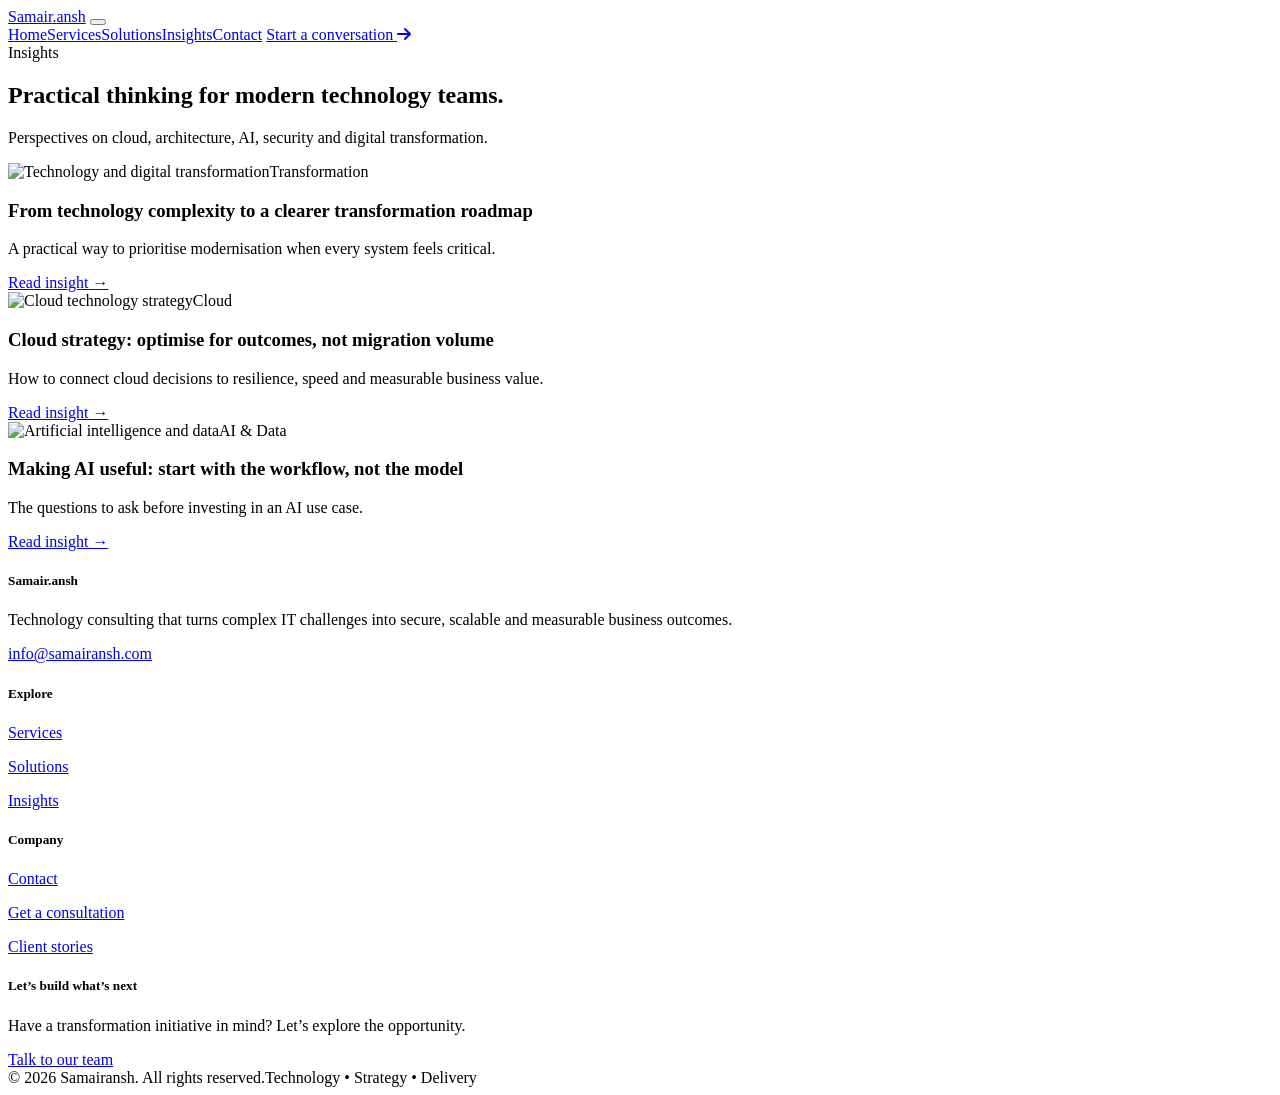
==== blog.html @ 3303d400 "Add files via upload" ====
<!doctype html>
<html lang="en-GB">
<head>
<meta charset="utf-8">
<meta name="viewport" content="width=device-width, initial-scale=1">
<title>IT Consulting Insights | Samairansh</title>
<meta name="description" content="Read Samairansh insights on IT consulting, cloud transformation, software architecture, AI, data, cybersecurity and DevOps.">
<meta name="keywords" content="IT consultancy, technology consulting, cloud transformation, software development, cybersecurity, DevOps, digital transformation, Samairansh">
<meta name="author" content="Samairansh">
<link rel="canonical" href="https://www.samairansh.com/blog.html">
<meta property="og:type" content="website"><meta property="og:title" content="IT Consulting Insights | Samairansh"><meta property="og:description" content="Read Samairansh insights on IT consulting, cloud transformation, software architecture, AI, data, cybersecurity and DevOps."><meta property="og:url" content="https://www.samairansh.com/blog.html"><meta property="og:image" content="https://www.samairansh.com/img/carousel-1.jpg">
<meta name="twitter:card" content="summary_large_image"><meta name="twitter:title" content="IT Consulting Insights | Samairansh"><meta name="twitter:description" content="Read Samairansh insights on IT consulting, cloud transformation, software architecture, AI, data, cybersecurity and DevOps.">
<link rel="icon" href="img/user.jpg">
<link rel="preconnect" href="https://fonts.googleapis.com"><link rel="preconnect" href="https://fonts.gstatic.com" crossorigin>
<link href="https://fonts.googleapis.com/css2?family=DM+Sans:wght@400;500;600;700&family=Manrope:wght@600;700;800&display=swap" rel="stylesheet">
<link href="css/bootstrap.min.css" rel="stylesheet"><link href="https://cdnjs.cloudflare.com/ajax/libs/font-awesome/6.5.2/css/all.min.css" rel="stylesheet"><link href="css/style.css" rel="stylesheet">
</head>
<body>
<nav class="navbar navbar-expand-lg sticky-top">
<div class="container"><a class="navbar-brand brand" href="index.html">Samair<span class="brand-dot">.</span>ansh</a>
<button class="navbar-toggler" type="button" data-bs-toggle="collapse" data-bs-target="#nav"><span class="navbar-toggler-icon"></span></button>
<div class="collapse navbar-collapse" id="nav"><div class="navbar-nav ms-auto align-items-lg-center">
<a class="nav-link " href="index.html">Home</a><a class="nav-link " href="service.html">Services</a><a class="nav-link " href="feature.html">Solutions</a><a class="nav-link active" href="blog.html">Insights</a><a class="nav-link " href="contact.html">Contact</a>
<a href="quote.html" class="btn btn-primary ms-lg-3">Start a conversation <i class="fa-solid fa-arrow-right ms-1"></i></a>
</div></div></div></nav>
<main><section class="page-hero"><div class="container"><div class="eyebrow text-info mb-3">Insights</div><h1>Practical thinking for modern technology teams.</h1><p class="lead mt-3">Perspectives on cloud, architecture, AI, security and digital transformation.</p></div></section><section class="section"><div class="container"><div class="row g-5">
<div class="col-md-4"><article class="blog-card"><img src="img/blog-1.jpg" alt="Technology and digital transformation"><span class="tag">Transformation</span><h3 class="h4 mt-2">From technology complexity to a clearer transformation roadmap</h3><p class="muted">A practical way to prioritise modernisation when every system feels critical.</p><a href="detail.html" class="fw-bold text-decoration-none">Read insight →</a></article></div>
<div class="col-md-4"><article class="blog-card"><img src="img/blog-2.jpg" alt="Cloud technology strategy"><span class="tag">Cloud</span><h3 class="h4 mt-2">Cloud strategy: optimise for outcomes, not migration volume</h3><p class="muted">How to connect cloud decisions to resilience, speed and measurable business value.</p><a href="detail.html" class="fw-bold text-decoration-none">Read insight →</a></article></div>
<div class="col-md-4"><article class="blog-card"><img src="img/blog-3.jpg" alt="Artificial intelligence and data"><span class="tag">AI & Data</span><h3 class="h4 mt-2">Making AI useful: start with the workflow, not the model</h3><p class="muted">The questions to ask before investing in an AI use case.</p><a href="detail.html" class="fw-bold text-decoration-none">Read insight →</a></article></div>
</div></div></section></main><footer><div class="container"><div class="row g-5"><div class="col-lg-5"><h5 class="brand text-white mb-3">Samair<span class="brand-dot">.</span>ansh</h5><p>Technology consulting that turns complex IT challenges into secure, scalable and measurable business outcomes.</p><div class="mt-4"><a href="mailto:info@samairansh.com" class="me-3">info@samairansh.com</a></div></div><div class="col-6 col-lg-2"><h5 class="mb-3">Explore</h5><p><a href="service.html">Services</a></p><p><a href="feature.html">Solutions</a></p><p><a href="blog.html">Insights</a></p></div><div class="col-6 col-lg-2"><h5 class="mb-3">Company</h5><p><a href="contact.html">Contact</a></p><p><a href="quote.html">Get a consultation</a></p><p><a href="testimonial.html">Client stories</a></p></div><div class="col-lg-3"><h5 class="mb-3">Let’s build what’s next</h5><p>Have a transformation initiative in mind? Let’s explore the opportunity.</p><a href="contact.html" class="btn btn-primary btn-sm">Talk to our team</a></div></div><div class="footer-line d-flex flex-wrap justify-content-between gap-2"><span>© 2026 Samairansh. All rights reserved.</span><span>Technology • Strategy • Delivery</span></div></div></footer>
<script src="js/bootstrap.min.js"></script><script src="js/main.js"></script></body></html>
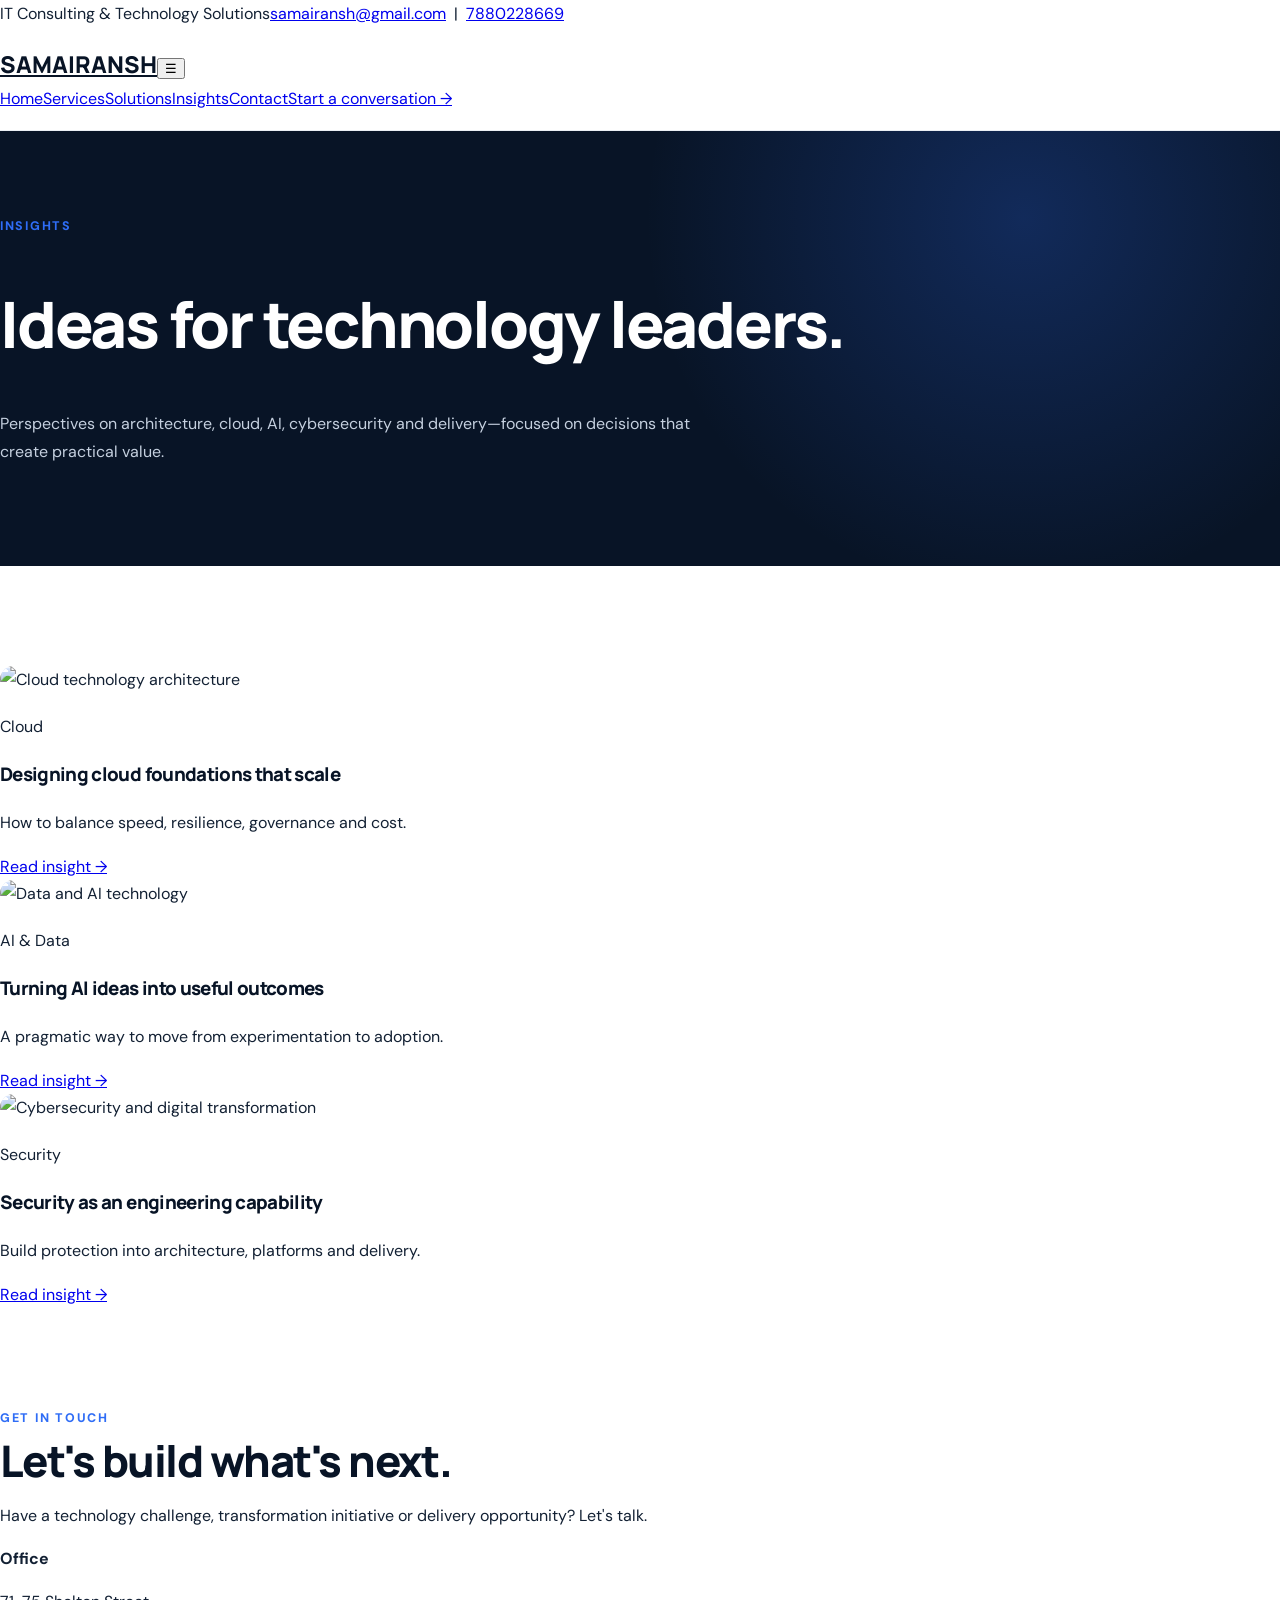
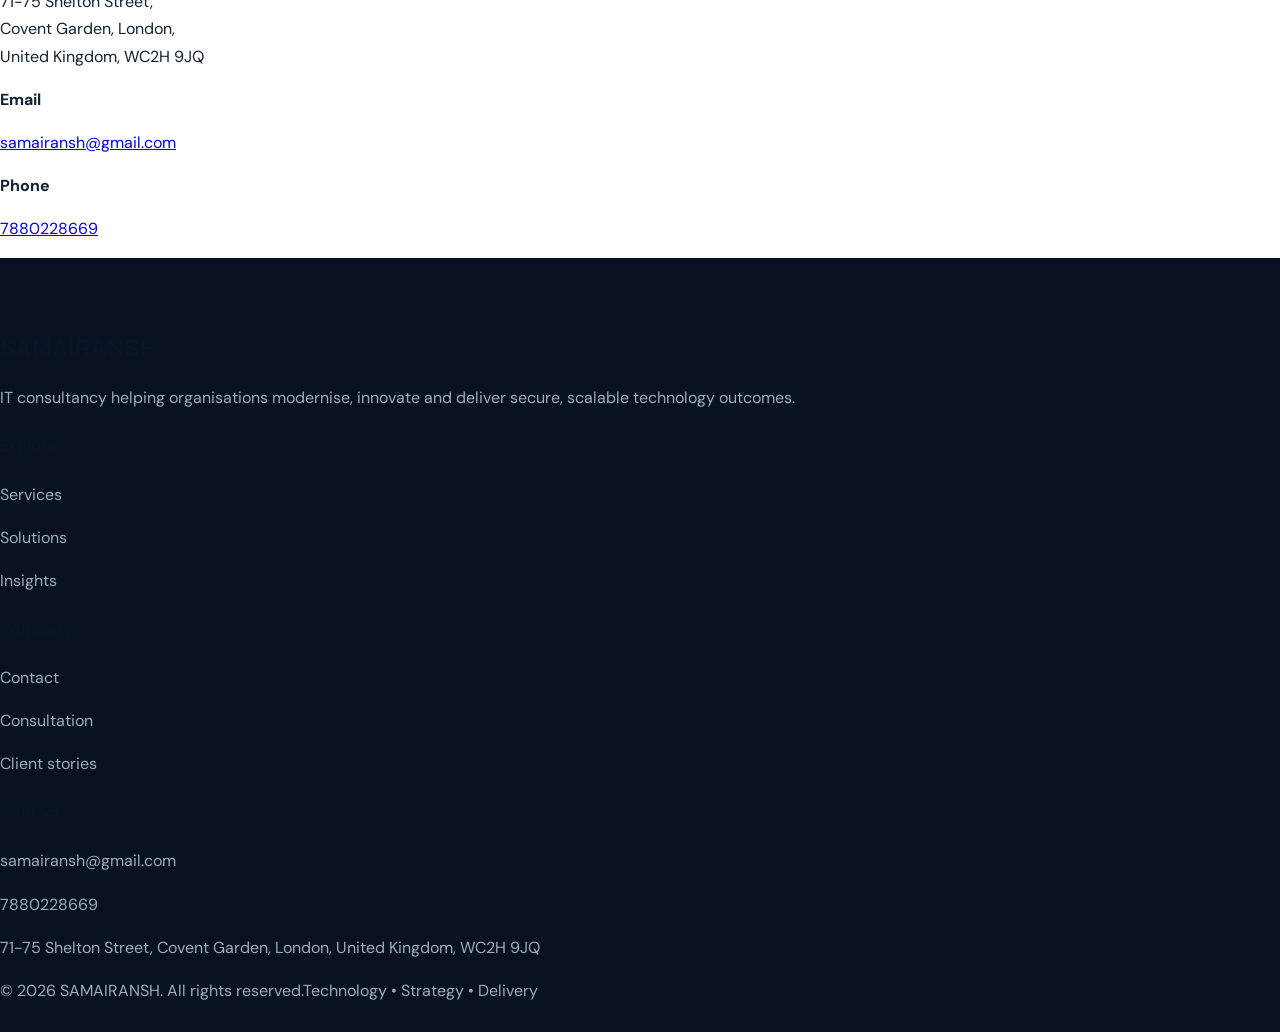
==== commit 929e3c15: "Add files via upload" ====
--- a/blog.html
+++ b/blog.html
@@ -1,31 +1,3 @@
-<!doctype html>
-<html lang="en-GB">
-<head>
-<meta charset="utf-8">
-<meta name="viewport" content="width=device-width, initial-scale=1">
-<title>IT Consulting Insights | Samairansh</title>
-<meta name="description" content="Read Samairansh insights on IT consulting, cloud transformation, software architecture, AI, data, cybersecurity and DevOps.">
-<meta name="keywords" content="IT consultancy, technology consulting, cloud transformation, software development, cybersecurity, DevOps, digital transformation, Samairansh">
-<meta name="author" content="Samairansh">
-<link rel="canonical" href="https://www.samairansh.com/blog.html">
-<meta property="og:type" content="website"><meta property="og:title" content="IT Consulting Insights | Samairansh"><meta property="og:description" content="Read Samairansh insights on IT consulting, cloud transformation, software architecture, AI, data, cybersecurity and DevOps."><meta property="og:url" content="https://www.samairansh.com/blog.html"><meta property="og:image" content="https://www.samairansh.com/img/carousel-1.jpg">
-<meta name="twitter:card" content="summary_large_image"><meta name="twitter:title" content="IT Consulting Insights | Samairansh"><meta name="twitter:description" content="Read Samairansh insights on IT consulting, cloud transformation, software architecture, AI, data, cybersecurity and DevOps.">
-<link rel="icon" href="img/user.jpg">
-<link rel="preconnect" href="https://fonts.googleapis.com"><link rel="preconnect" href="https://fonts.gstatic.com" crossorigin>
-<link href="https://fonts.googleapis.com/css2?family=DM+Sans:wght@400;500;600;700&family=Manrope:wght@600;700;800&display=swap" rel="stylesheet">
-<link href="css/bootstrap.min.css" rel="stylesheet"><link href="https://cdnjs.cloudflare.com/ajax/libs/font-awesome/6.5.2/css/all.min.css" rel="stylesheet"><link href="css/style.css" rel="stylesheet">
-</head>
-<body>
-<nav class="navbar navbar-expand-lg sticky-top">
-<div class="container"><a class="navbar-brand brand" href="index.html">Samair<span class="brand-dot">.</span>ansh</a>
-<button class="navbar-toggler" type="button" data-bs-toggle="collapse" data-bs-target="#nav"><span class="navbar-toggler-icon"></span></button>
-<div class="collapse navbar-collapse" id="nav"><div class="navbar-nav ms-auto align-items-lg-center">
-<a class="nav-link " href="index.html">Home</a><a class="nav-link " href="service.html">Services</a><a class="nav-link " href="feature.html">Solutions</a><a class="nav-link active" href="blog.html">Insights</a><a class="nav-link " href="contact.html">Contact</a>
-<a href="quote.html" class="btn btn-primary ms-lg-3">Start a conversation <i class="fa-solid fa-arrow-right ms-1"></i></a>
-</div></div></div></nav>
-<main><section class="page-hero"><div class="container"><div class="eyebrow text-info mb-3">Insights</div><h1>Practical thinking for modern technology teams.</h1><p class="lead mt-3">Perspectives on cloud, architecture, AI, security and digital transformation.</p></div></section><section class="section"><div class="container"><div class="row g-5">
-<div class="col-md-4"><article class="blog-card"><img src="img/blog-1.jpg" alt="Technology and digital transformation"><span class="tag">Transformation</span><h3 class="h4 mt-2">From technology complexity to a clearer transformation roadmap</h3><p class="muted">A practical way to prioritise modernisation when every system feels critical.</p><a href="detail.html" class="fw-bold text-decoration-none">Read insight →</a></article></div>
-<div class="col-md-4"><article class="blog-card"><img src="img/blog-2.jpg" alt="Cloud technology strategy"><span class="tag">Cloud</span><h3 class="h4 mt-2">Cloud strategy: optimise for outcomes, not migration volume</h3><p class="muted">How to connect cloud decisions to resilience, speed and measurable business value.</p><a href="detail.html" class="fw-bold text-decoration-none">Read insight →</a></article></div>
-<div class="col-md-4"><article class="blog-card"><img src="img/blog-3.jpg" alt="Artificial intelligence and data"><span class="tag">AI & Data</span><h3 class="h4 mt-2">Making AI useful: start with the workflow, not the model</h3><p class="muted">The questions to ask before investing in an AI use case.</p><a href="detail.html" class="fw-bold text-decoration-none">Read insight →</a></article></div>
-</div></div></section></main><footer><div class="container"><div class="row g-5"><div class="col-lg-5"><h5 class="brand text-white mb-3">Samair<span class="brand-dot">.</span>ansh</h5><p>Technology consulting that turns complex IT challenges into secure, scalable and measurable business outcomes.</p><div class="mt-4"><a href="mailto:info@samairansh.com" class="me-3">info@samairansh.com</a></div></div><div class="col-6 col-lg-2"><h5 class="mb-3">Explore</h5><p><a href="service.html">Services</a></p><p><a href="feature.html">Solutions</a></p><p><a href="blog.html">Insights</a></p></div><div class="col-6 col-lg-2"><h5 class="mb-3">Company</h5><p><a href="contact.html">Contact</a></p><p><a href="quote.html">Get a consultation</a></p><p><a href="testimonial.html">Client stories</a></p></div><div class="col-lg-3"><h5 class="mb-3">Let’s build what’s next</h5><p>Have a transformation initiative in mind? Let’s explore the opportunity.</p><a href="contact.html" class="btn btn-primary btn-sm">Talk to our team</a></div></div><div class="footer-line d-flex flex-wrap justify-content-between gap-2"><span>© 2026 Samairansh. All rights reserved.</span><span>Technology • Strategy • Delivery</span></div></div></footer>
-<script src="js/bootstrap.min.js"></script><script src="js/main.js"></script></body></html>+<!doctype html><html lang="en-GB"><head><meta charset="utf-8"><meta name="viewport" content="width=device-width, initial-scale=1"><title>Technology Insights | SAMAIRANSH</title><meta name="description" content="SAMAIRANSH technology insights on cloud, architecture, AI, cybersecurity, DevOps and digital transformation."><link rel="canonical" href="https://www.samairansh.com/blog.html"><link rel="stylesheet" href="css/style.css"></head><body><div class="topbar"><div class="container"><span>IT Consulting & Technology Solutions</span><span><a href="mailto:samairansh@gmail.com">samairansh@gmail.com</a> &nbsp;|&nbsp; <a href="tel:7880228669">7880228669</a></span></div></div>
+<nav class="navbar"><div class="container navinner"><a class="brand" href="index.html">SAMAIRANSH</a><button class="mobile-toggle" aria-label="Open navigation">☰</button><div class="navlinks"><a href="index.html">Home</a><a href="service.html">Services</a><a href="feature.html">Solutions</a><a href="blog.html">Insights</a><a href="contact.html">Contact</a><a class="navcta" href="quote.html">Start a conversation →</a></div></div></nav><main><section class="page-hero"><div class="container"><div class="eyebrow">Insights</div><h1>Ideas for technology leaders.</h1><p>Perspectives on architecture, cloud, AI, cybersecurity and delivery—focused on decisions that create practical value.</p></div></section><section class="section"><div class="container"><div class="blog-grid"><article class="blog-card"><img src="img/blog-1.jpg" alt="Cloud technology architecture"><div class="body"><span class="badge">Cloud</span><h3>Designing cloud foundations that scale</h3><p>How to balance speed, resilience, governance and cost.</p><a class="text-link" href="detail.html">Read insight →</a></div></article><article class="blog-card"><img src="img/blog-2.jpg" alt="Data and AI technology"><div class="body"><span class="badge">AI & Data</span><h3>Turning AI ideas into useful outcomes</h3><p>A pragmatic way to move from experimentation to adoption.</p><a class="text-link" href="detail.html">Read insight →</a></div></article><article class="blog-card"><img src="img/blog-3.jpg" alt="Cybersecurity and digital transformation"><div class="body"><span class="badge">Security</span><h3>Security as an engineering capability</h3><p>Build protection into architecture, platforms and delivery.</p><a class="text-link" href="detail.html">Read insight →</a></div></article></div></div></section></main><section class="contact-strip"><div class="container"><div class="contact-grid"><div><div class="eyebrow">Get in touch</div><h2 style="margin:8px 0 10px">Let's build what's next.</h2><p>Have a technology challenge, transformation initiative or delivery opportunity? Let's talk.</p></div><div class="contact-item"><strong>Office</strong><p>71-75 Shelton Street,<br>Covent Garden, London,<br>United Kingdom, WC2H 9JQ</p></div><div class="contact-item"><strong>Email</strong><p><a href="mailto:samairansh@gmail.com">samairansh@gmail.com</a></p></div><div class="contact-item"><strong>Phone</strong><p><a href="tel:7880228669">7880228669</a></p></div></div></div></section>
+<footer class="footer"><div class="container"><div class="footer-grid"><div><div class="brand">SAMAIRANSH</div><p>IT consultancy helping organisations modernise, innovate and deliver secure, scalable technology outcomes.</p></div><div><h4>Explore</h4><p><a href="service.html">Services</a></p><p><a href="feature.html">Solutions</a></p><p><a href="blog.html">Insights</a></p></div><div><h4>Company</h4><p><a href="contact.html">Contact</a></p><p><a href="quote.html">Consultation</a></p><p><a href="testimonial.html">Client stories</a></p></div><div><h4>Contact</h4><p><a href="mailto:samairansh@gmail.com">samairansh@gmail.com</a></p><p><a href="tel:7880228669">7880228669</a></p><p>71-75 Shelton Street, Covent Garden, London, United Kingdom, WC2H 9JQ</p></div></div><div class="footer-bottom"><span>© 2026 SAMAIRANSH. All rights reserved.</span><span>Technology • Strategy • Delivery</span></div></div></footer><script src="js/main.js"></script></body></html>
--- a/css/style.css
+++ b/css/style.css
@@ -0,0 +1,14 @@
+
+@import url('https://fonts.googleapis.com/css2?family=DM+Sans:wght@400;500;600;700&family=Manrope:wght@600;700;800&display=swap');
+:root{--navy:#081426;--ink:#122033;--muted:#607087;--line:#e6ebf2;--bg:#f7f9fc;--white:#fff;--blue:#2f6df6;--cyan:#20c4d9;--grad:linear-gradient(135deg,#2f6df6 0%,#20c4d9 100%);--shadow:0 18px 55px rgba(8,20,38,.10)}
+*{box-sizing:border-box}html{scroll-behavior:smooth}body{margin:0;color:var(--ink);font-family:"DM Sans",system-ui,sans-serif;background:#fff;line-height:1.7}.container{max-width:1160px}
+h1,h2,h3,h4,h5{font-family:Manrope,sans-serif;color:var(--navy);font-weight:800;letter-spacing:-.035em}h1{font-size:clamp(2.5rem,5vw,4.6rem);line-height:1.05}h2{font-size:clamp(2rem,3.4vw,3.15rem);line-height:1.12}.eyebrow{color:var(--blue);font-size:.78rem;font-weight:800;letter-spacing:.14em;text-transform:uppercase}.muted{color:var(--muted)}.section{padding:100px 0}.section-sm{padding:70px 0}
+.navbar{background:rgba(255,255,255,.92)!important;backdrop-filter:blur(18px);border-bottom:1px solid rgba(230,235,242,.8);padding:18px 0!important}.brand{font-family:Manrope,sans-serif;font-weight:800;font-size:1.45rem;color:var(--navy)!important}.brand-dot{color:var(--blue)}.nav-link{color:#405066!important;font-weight:600;padding:.6rem .85rem!important}.nav-link:hover,.nav-link.active{color:var(--blue)!important}.btn{border-radius:12px;font-weight:700;padding:.82rem 1.25rem;transition:.25s}.btn-primary{background:var(--grad);border:0;box-shadow:0 10px 24px rgba(47,109,246,.22)}.btn-primary:hover{transform:translateY(-2px);box-shadow:0 14px 30px rgba(47,109,246,.3)}.btn-outline-dark{border:1px solid #cfd7e4;color:var(--navy)}.btn-outline-dark:hover{background:var(--navy);color:#fff}
+.hero{position:relative;overflow:hidden;padding:130px 0 110px;background:radial-gradient(circle at 80% 10%,rgba(47,109,246,.13),transparent 35%),linear-gradient(180deg,#f8fbff 0%,#fff 100%)}.hero:after{content:"";position:absolute;width:420px;height:420px;border-radius:50%;right:-180px;bottom:-230px;background:rgba(32,196,217,.08)}.hero-copy{position:relative;z-index:2}.hero h1 span{background:var(--grad);-webkit-background-clip:text;background-clip:text;color:transparent}.hero p{font-size:1.15rem;color:var(--muted);max-width:680px}.hero-art{position:relative;min-height:430px}.orb{position:absolute;border-radius:50%;filter:blur(1px)}.orb.one{width:310px;height:310px;right:35px;top:35px;background:linear-gradient(135deg,rgba(47,109,246,.2),rgba(32,196,217,.05));border:1px solid rgba(47,109,246,.12)}.orb.two{width:190px;height:190px;right:180px;bottom:20px;background:rgba(32,196,217,.13);border:1px solid rgba(32,196,217,.16)}.dashboard{position:absolute;right:0;top:65px;width:min(440px,100%);padding:20px;border:1px solid rgba(255,255,255,.75);border-radius:22px;background:rgba(255,255,255,.88);box-shadow:0 28px 80px rgba(8,20,38,.15);backdrop-filter:blur(16px)}.dash-head{display:flex;justify-content:space-between;align-items:center;margin-bottom:18px}.status{font-size:.72rem;padding:5px 9px;border-radius:99px;background:#e9fbf4;color:#16815b;font-weight:700}.dash-card{border:1px solid var(--line);border-radius:14px;padding:16px;margin-top:12px}.bars{display:flex;gap:7px;align-items:end;height:80px}.bar{flex:1;border-radius:6px 6px 2px 2px;background:var(--grad)}.bar:nth-child(1){height:42%}.bar:nth-child(2){height:58%}.bar:nth-child(3){height:50%}.bar:nth-child(4){height:76%}.bar:nth-child(5){height:68%}.bar:nth-child(6){height:90%}
+.trust{border-top:1px solid var(--line);border-bottom:1px solid var(--line);padding:22px 0;color:#78869a;font-weight:700}.trust span{margin-right:34px}
+.cardx{height:100%;background:#fff;border:1px solid var(--line);border-radius:20px;padding:30px;box-shadow:0 8px 28px rgba(8,20,38,.045);transition:.25s}.cardx:hover{transform:translateY(-6px);box-shadow:var(--shadow)}.icon{width:54px;height:54px;border-radius:15px;background:#edf4ff;color:var(--blue);display:grid;place-items:center;font-size:1.35rem;margin-bottom:22px}.number{font-size:2.4rem;font-family:Manrope;font-weight:800;color:var(--navy)}
+.split{background:var(--bg)}.visual{border-radius:26px;min-height:390px;background:linear-gradient(135deg,rgba(8,20,38,.93),rgba(21,52,94,.94)),url('../img/feature.jpg') center/cover;box-shadow:var(--shadow);position:relative;overflow:hidden}.visual:after{content:"";position:absolute;inset:0;background:linear-gradient(135deg,rgba(47,109,246,.28),transparent 55%)}.quote-box{position:absolute;z-index:2;left:30px;bottom:30px;right:30px;background:rgba(255,255,255,.94);padding:20px;border-radius:16px}.check{display:flex;gap:12px;margin:14px 0;color:#405066}.check i{color:var(--blue);margin-top:5px}
+.cta{background:var(--navy);color:#fff;border-radius:28px;padding:55px}.cta h2{color:#fff}.cta p{color:#b9c5d6}.page-hero{padding:85px 0;background:radial-gradient(circle at 80% 20%,rgba(47,109,246,.25),transparent 35%),var(--navy);color:#fff}.page-hero h1{color:#fff;font-size:clamp(2.4rem,5vw,4rem)}.page-hero p{color:#c5d0df;max-width:700px}
+.blog-card img{width:100%;height:220px;object-fit:cover;border-radius:16px;margin-bottom:20px}.tag{display:inline-block;font-size:.72rem;text-transform:uppercase;letter-spacing:.1em;color:var(--blue);font-weight:800}.form-control{border:1px solid #dce3ed;border-radius:12px;padding:13px 15px}.form-control:focus{border-color:var(--blue);box-shadow:0 0 0 4px rgba(47,109,246,.1)}footer{background:#07111f;color:#9eacbe;padding:70px 0 28px}footer h5{color:#fff}footer a{color:#9eacbe;text-decoration:none}footer a:hover{color:#fff}.footer-line{border-top:1px solid rgba(255,255,255,.1);margin-top:45px;padding-top:22px;font-size:.9rem}
+@media(max-width:991px){.hero{padding:90px 0 70px}.hero-art{min-height:360px;margin-top:25px}.dashboard{position:relative;top:25px}.section{padding:75px 0}.navbar .btn{margin-top:10px}.trust span{display:inline-block;margin:5px 18px 5px 0}}
+@media(max-width:575px){.hero-art{display:none}.cta{padding:35px 25px}.section{padding:60px 0}}
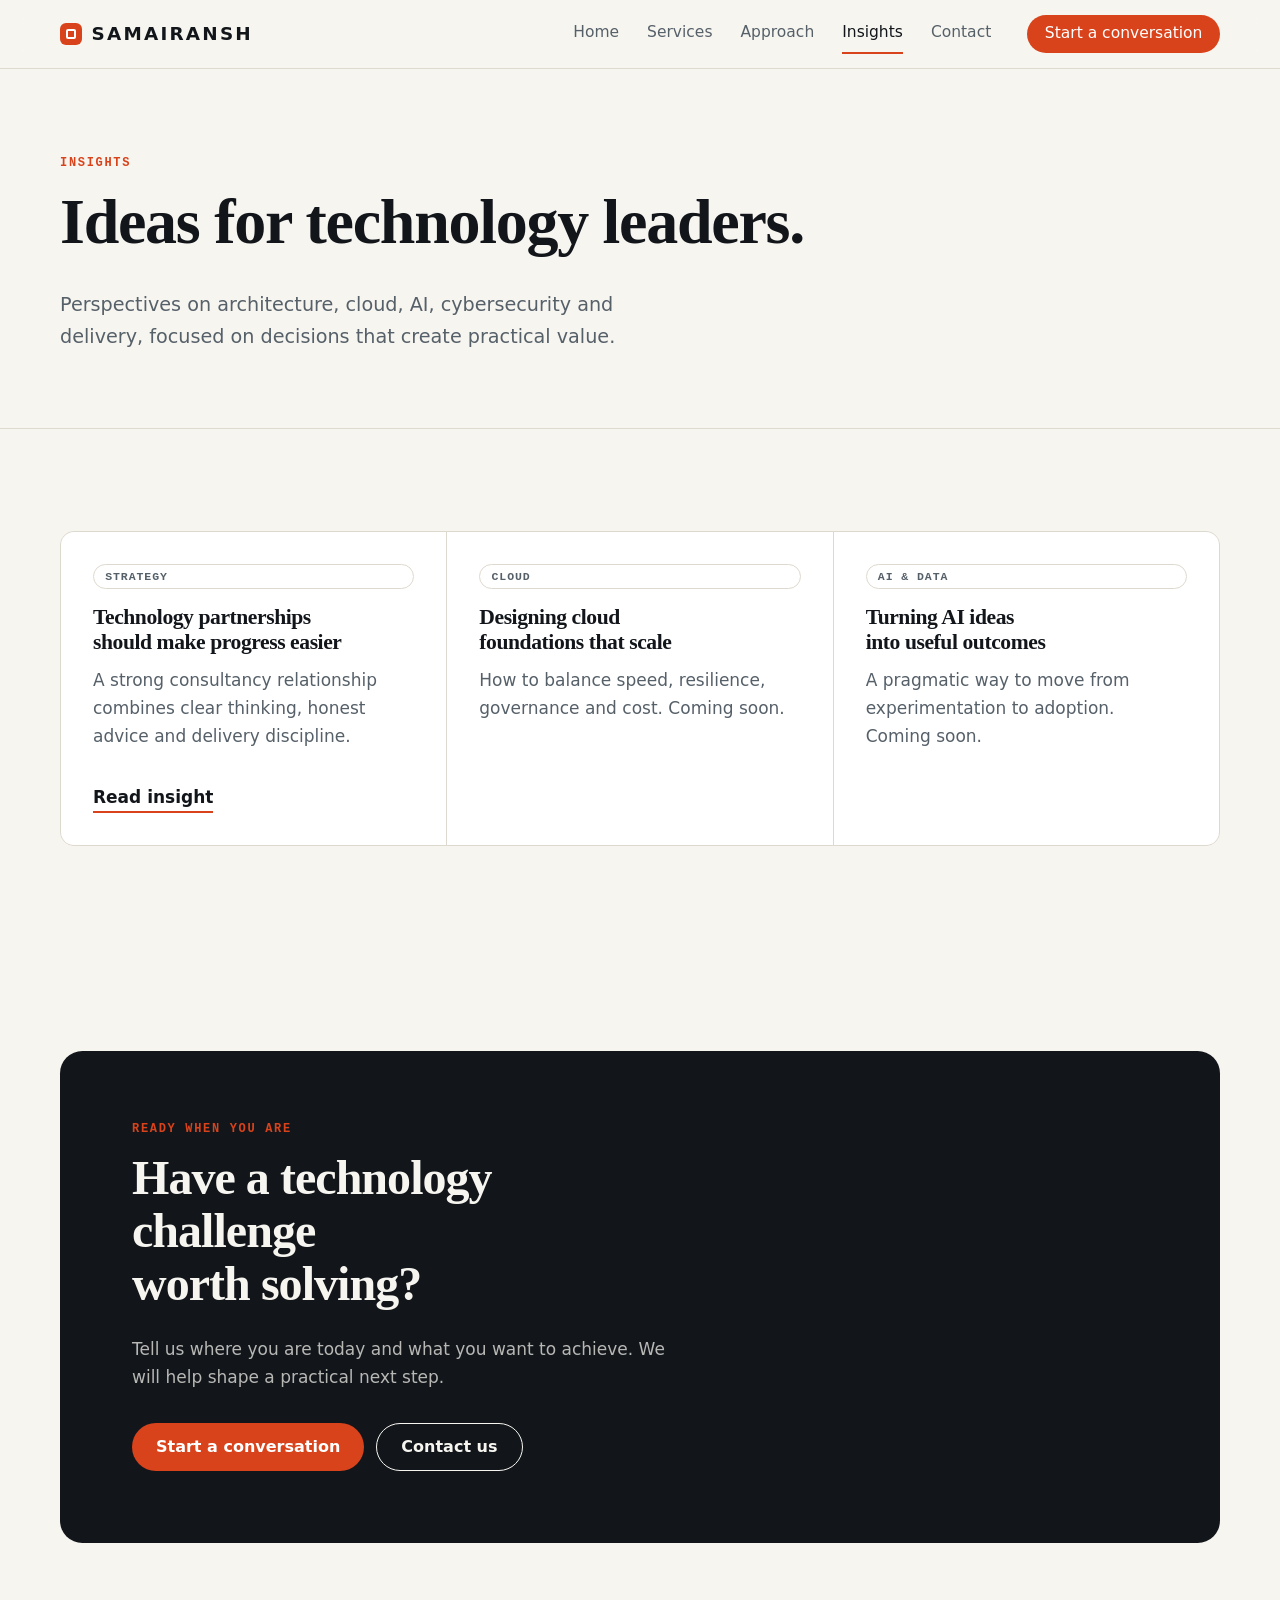
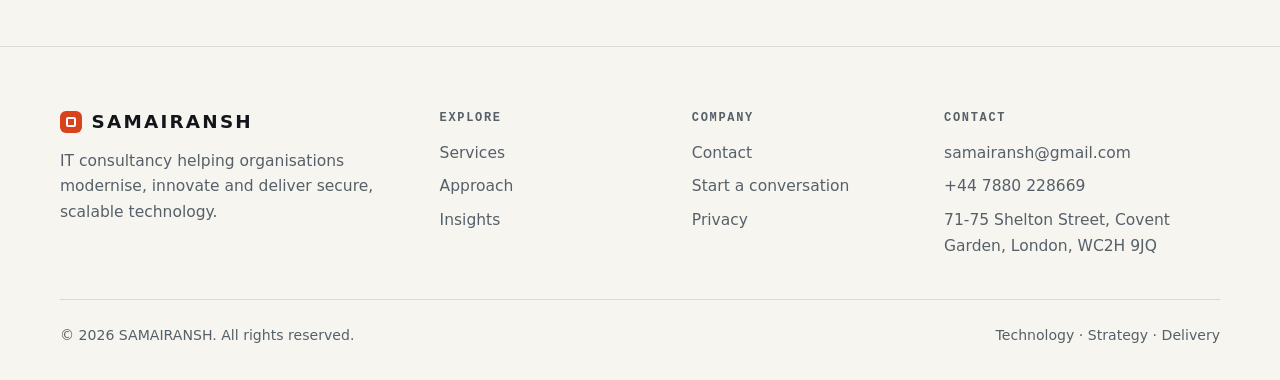
==== commit 3637ae7b: "Refresh site: new design, performance, SEO, accessibility, Cloudflare setup - New editorial design w" ====
--- a/blog.html
+++ b/blog.html
@@ -1,3 +1,52 @@
-<!doctype html><html lang="en-GB"><head><meta charset="utf-8"><meta name="viewport" content="width=device-width, initial-scale=1"><title>Technology Insights | SAMAIRANSH</title><meta name="description" content="SAMAIRANSH technology insights on cloud, architecture, AI, cybersecurity, DevOps and digital transformation."><link rel="canonical" href="https://www.samairansh.com/blog.html"><link rel="stylesheet" href="css/style.css"></head><body><div class="topbar"><div class="container"><span>IT Consulting & Technology Solutions</span><span><a href="mailto:samairansh@gmail.com">samairansh@gmail.com</a> &nbsp;|&nbsp; <a href="tel:7880228669">7880228669</a></span></div></div>
-<nav class="navbar"><div class="container navinner"><a class="brand" href="index.html">SAMAIRANSH</a><button class="mobile-toggle" aria-label="Open navigation">☰</button><div class="navlinks"><a href="index.html">Home</a><a href="service.html">Services</a><a href="feature.html">Solutions</a><a href="blog.html">Insights</a><a href="contact.html">Contact</a><a class="navcta" href="quote.html">Start a conversation →</a></div></div></nav><main><section class="page-hero"><div class="container"><div class="eyebrow">Insights</div><h1>Ideas for technology leaders.</h1><p>Perspectives on architecture, cloud, AI, cybersecurity and delivery—focused on decisions that create practical value.</p></div></section><section class="section"><div class="container"><div class="blog-grid"><article class="blog-card"><img src="img/blog-1.jpg" alt="Cloud technology architecture"><div class="body"><span class="badge">Cloud</span><h3>Designing cloud foundations that scale</h3><p>How to balance speed, resilience, governance and cost.</p><a class="text-link" href="detail.html">Read insight →</a></div></article><article class="blog-card"><img src="img/blog-2.jpg" alt="Data and AI technology"><div class="body"><span class="badge">AI & Data</span><h3>Turning AI ideas into useful outcomes</h3><p>A pragmatic way to move from experimentation to adoption.</p><a class="text-link" href="detail.html">Read insight →</a></div></article><article class="blog-card"><img src="img/blog-3.jpg" alt="Cybersecurity and digital transformation"><div class="body"><span class="badge">Security</span><h3>Security as an engineering capability</h3><p>Build protection into architecture, platforms and delivery.</p><a class="text-link" href="detail.html">Read insight →</a></div></article></div></div></section></main><section class="contact-strip"><div class="container"><div class="contact-grid"><div><div class="eyebrow">Get in touch</div><h2 style="margin:8px 0 10px">Let's build what's next.</h2><p>Have a technology challenge, transformation initiative or delivery opportunity? Let's talk.</p></div><div class="contact-item"><strong>Office</strong><p>71-75 Shelton Street,<br>Covent Garden, London,<br>United Kingdom, WC2H 9JQ</p></div><div class="contact-item"><strong>Email</strong><p><a href="mailto:samairansh@gmail.com">samairansh@gmail.com</a></p></div><div class="contact-item"><strong>Phone</strong><p><a href="tel:7880228669">7880228669</a></p></div></div></div></section>
-<footer class="footer"><div class="container"><div class="footer-grid"><div><div class="brand">SAMAIRANSH</div><p>IT consultancy helping organisations modernise, innovate and deliver secure, scalable technology outcomes.</p></div><div><h4>Explore</h4><p><a href="service.html">Services</a></p><p><a href="feature.html">Solutions</a></p><p><a href="blog.html">Insights</a></p></div><div><h4>Company</h4><p><a href="contact.html">Contact</a></p><p><a href="quote.html">Consultation</a></p><p><a href="testimonial.html">Client stories</a></p></div><div><h4>Contact</h4><p><a href="mailto:samairansh@gmail.com">samairansh@gmail.com</a></p><p><a href="tel:7880228669">7880228669</a></p><p>71-75 Shelton Street, Covent Garden, London, United Kingdom, WC2H 9JQ</p></div></div><div class="footer-bottom"><span>© 2026 SAMAIRANSH. All rights reserved.</span><span>Technology • Strategy • Delivery</span></div></div></footer><script src="js/main.js"></script></body></html>
+<!doctype html>
+<html lang="en-GB" class="no-js">
+<head>
+<meta charset="utf-8">
+<meta name="viewport" content="width=device-width,initial-scale=1">
+<title>Technology Insights | SAMAIRANSH</title>
+<meta name="description" content="SAMAIRANSH perspectives on technology strategy, cloud, AI and cybersecurity for technology leaders.">
+
+<link rel="canonical" href="https://www.samairansh.com/blog">
+<meta name="theme-color" content="#f7f5f0" media="(prefers-color-scheme: light)">
+<meta name="theme-color" content="#0e1216" media="(prefers-color-scheme: dark)">
+<link rel="icon" href="/favicon.svg" type="image/svg+xml">
+<meta property="og:site_name" content="SAMAIRANSH">
+<meta property="og:locale" content="en_GB">
+<meta property="og:type" content="website">
+<meta property="og:title" content="Technology Insights | SAMAIRANSH">
+<meta property="og:description" content="SAMAIRANSH perspectives on technology strategy, cloud, AI and cybersecurity for technology leaders.">
+<meta property="og:url" content="https://www.samairansh.com/blog">
+<meta property="og:image" content="https://www.samairansh.com/media/og.jpg">
+<meta name="twitter:card" content="summary_large_image">
+<link rel="stylesheet" href="/css/style.css">
+
+</head>
+<body>
+<a class="skip" href="#main">Skip to content</a>
+<header class="site-header"><div class="wrap bar">
+<a class="logo" href="/" aria-label="SAMAIRANSH home"><i aria-hidden="true"></i>SAMAIRANSH</a>
+<button class="menu-btn" aria-expanded="false" aria-controls="nav">Menu</button>
+<nav class="nav" id="nav" aria-label="Main"><a href="/">Home</a><a href="/service">Services</a><a href="/feature">Approach</a><a href="/blog" aria-current="page">Insights</a><a href="/contact">Contact</a><a class="btn" href="/quote">Start a conversation</a></nav>
+</div></header>
+<main id="main">
+<section class="page-head"><div class="wrap"><span class="eyebrow">Insights</span><h1>Ideas for technology leaders.</h1><p>Perspectives on architecture, cloud, AI, cybersecurity and delivery, focused on decisions that create practical value.</p></div></section>
+<section class="section"><div class="wrap"><div class="grid c3">
+<article class="cell rv"><span class="tag">Strategy</span><h3>Technology partnerships should make progress easier</h3><p>A strong consultancy relationship combines clear thinking, honest advice and delivery discipline.</p><a class="more" href="/detail">Read insight</a></article>
+<article class="cell rv soon"><span class="tag">Cloud</span><h3>Designing cloud foundations that scale</h3><p>How to balance speed, resilience, governance and cost. Coming soon.</p></article>
+<article class="cell rv soon"><span class="tag">AI &amp; Data</span><h3>Turning AI ideas into useful outcomes</h3><p>A pragmatic way to move from experimentation to adoption. Coming soon.</p></article>
+</div></div></section><section class="section"><div class="wrap"><div class="cta rv">
+<span class="eyebrow">Ready when you are</span><h2>Have a technology challenge worth solving?</h2><p>Tell us where you are today and what you want to achieve. We will help shape a practical next step.</p>
+<div class="actions"><a class="btn" href="/quote">Start a conversation</a><a class="btn ghost" href="/contact">Contact us</a></div>
+</div></div></section></main>
+<footer class="site-footer"><div class="wrap">
+<div class="fgrid">
+<div><a class="logo" href="/"><i aria-hidden="true"></i>SAMAIRANSH</a><p class="fblurb">IT consultancy helping organisations modernise, innovate and deliver secure, scalable technology.</p></div>
+<div><h4>Explore</h4><ul><li><a href="/service">Services</a></li><li><a href="/feature">Approach</a></li><li><a href="/blog">Insights</a></li></ul></div>
+<div><h4>Company</h4><ul><li><a href="/contact">Contact</a></li><li><a href="/quote">Start a conversation</a></li><li><a href="/privacy">Privacy</a></li></ul></div>
+<div><h4>Contact</h4><ul><li><a href="mailto:samairansh@gmail.com">samairansh@gmail.com</a></li><li><a href="tel:+447880228669">+44 7880 228669</a></li><li>71-75 Shelton Street, Covent Garden, London, WC2H 9JQ</li></ul></div>
+</div>
+<div class="fbase"><span>© 2026 SAMAIRANSH. All rights reserved.</span><span>Technology · Strategy · Delivery</span></div>
+</div></footer>
+<script src="/js/main.js" defer></script>
+</body>
+</html>
--- a/css/style.css
+++ b/css/style.css
@@ -1,14 +1,151 @@
+:root{
+  --paper:#f7f5f0;--surface:#fff;--ink:#12161b;--muted:#566069;--line:#ded9ce;
+  --accent:#d8431c;--accent-ink:#fff;--teal:#0d5c5c;--soft:#efece4;
+  --serif:ui-serif,"Iowan Old Style","Palatino Linotype",Palatino,Georgia,serif;
+  --sans:system-ui,-apple-system,"Segoe UI",Roboto,"Helvetica Neue",Arial,sans-serif;
+  --mono:ui-monospace,SFMono-Regular,Menlo,Consolas,monospace;
+  --r:14px;--max:1160px
+}
+@media(prefers-color-scheme:dark){:root{--paper:#0e1216;--surface:#151a20;--ink:#ece8df;--muted:#a1a9b1;--line:#262d35;--accent:#ff7a4d;--accent-ink:#12161b;--teal:#5fd0c7;--soft:#12171c}}
+*,*::before,*::after{box-sizing:border-box}
+html{scroll-behavior:smooth;-webkit-text-size-adjust:100%}
+body{margin:0;background:var(--paper);color:var(--ink);font:400 1.0625rem/1.65 var(--sans);-webkit-font-smoothing:antialiased}
+img,svg{max-width:100%;display:block}
+a{color:inherit}
+h1,h2,h3,h4{font-family:var(--serif);font-weight:600;letter-spacing:-.02em;line-height:1.1;margin:0 0 .5em;text-wrap:balance}
+h1{font-size:clamp(2.5rem,6.4vw,5rem)}
+h2{font-size:clamp(1.9rem,3.8vw,3rem)}
+h3{font-size:1.35rem;line-height:1.2}
+p{margin:0 0 1em;color:var(--muted);text-wrap:pretty}
+:focus-visible{outline:3px solid var(--accent);outline-offset:3px;border-radius:4px}
+.wrap{width:min(var(--max),100% - 2.5rem);margin-inline:auto}
+.skip{position:absolute;left:-999px;top:0;background:var(--ink);color:var(--paper);padding:.75rem 1rem;z-index:100}
+.skip:focus{left:1rem;top:1rem}
+.eyebrow{font:600 .75rem/1 var(--mono);letter-spacing:.14em;text-transform:uppercase;color:var(--accent);margin:0 0 1.1rem;display:block}
 
-@import url('https://fonts.googleapis.com/css2?family=DM+Sans:wght@400;500;600;700&family=Manrope:wght@600;700;800&display=swap');
-:root{--navy:#081426;--ink:#122033;--muted:#607087;--line:#e6ebf2;--bg:#f7f9fc;--white:#fff;--blue:#2f6df6;--cyan:#20c4d9;--grad:linear-gradient(135deg,#2f6df6 0%,#20c4d9 100%);--shadow:0 18px 55px rgba(8,20,38,.10)}
-*{box-sizing:border-box}html{scroll-behavior:smooth}body{margin:0;color:var(--ink);font-family:"DM Sans",system-ui,sans-serif;background:#fff;line-height:1.7}.container{max-width:1160px}
-h1,h2,h3,h4,h5{font-family:Manrope,sans-serif;color:var(--navy);font-weight:800;letter-spacing:-.035em}h1{font-size:clamp(2.5rem,5vw,4.6rem);line-height:1.05}h2{font-size:clamp(2rem,3.4vw,3.15rem);line-height:1.12}.eyebrow{color:var(--blue);font-size:.78rem;font-weight:800;letter-spacing:.14em;text-transform:uppercase}.muted{color:var(--muted)}.section{padding:100px 0}.section-sm{padding:70px 0}
-.navbar{background:rgba(255,255,255,.92)!important;backdrop-filter:blur(18px);border-bottom:1px solid rgba(230,235,242,.8);padding:18px 0!important}.brand{font-family:Manrope,sans-serif;font-weight:800;font-size:1.45rem;color:var(--navy)!important}.brand-dot{color:var(--blue)}.nav-link{color:#405066!important;font-weight:600;padding:.6rem .85rem!important}.nav-link:hover,.nav-link.active{color:var(--blue)!important}.btn{border-radius:12px;font-weight:700;padding:.82rem 1.25rem;transition:.25s}.btn-primary{background:var(--grad);border:0;box-shadow:0 10px 24px rgba(47,109,246,.22)}.btn-primary:hover{transform:translateY(-2px);box-shadow:0 14px 30px rgba(47,109,246,.3)}.btn-outline-dark{border:1px solid #cfd7e4;color:var(--navy)}.btn-outline-dark:hover{background:var(--navy);color:#fff}
-.hero{position:relative;overflow:hidden;padding:130px 0 110px;background:radial-gradient(circle at 80% 10%,rgba(47,109,246,.13),transparent 35%),linear-gradient(180deg,#f8fbff 0%,#fff 100%)}.hero:after{content:"";position:absolute;width:420px;height:420px;border-radius:50%;right:-180px;bottom:-230px;background:rgba(32,196,217,.08)}.hero-copy{position:relative;z-index:2}.hero h1 span{background:var(--grad);-webkit-background-clip:text;background-clip:text;color:transparent}.hero p{font-size:1.15rem;color:var(--muted);max-width:680px}.hero-art{position:relative;min-height:430px}.orb{position:absolute;border-radius:50%;filter:blur(1px)}.orb.one{width:310px;height:310px;right:35px;top:35px;background:linear-gradient(135deg,rgba(47,109,246,.2),rgba(32,196,217,.05));border:1px solid rgba(47,109,246,.12)}.orb.two{width:190px;height:190px;right:180px;bottom:20px;background:rgba(32,196,217,.13);border:1px solid rgba(32,196,217,.16)}.dashboard{position:absolute;right:0;top:65px;width:min(440px,100%);padding:20px;border:1px solid rgba(255,255,255,.75);border-radius:22px;background:rgba(255,255,255,.88);box-shadow:0 28px 80px rgba(8,20,38,.15);backdrop-filter:blur(16px)}.dash-head{display:flex;justify-content:space-between;align-items:center;margin-bottom:18px}.status{font-size:.72rem;padding:5px 9px;border-radius:99px;background:#e9fbf4;color:#16815b;font-weight:700}.dash-card{border:1px solid var(--line);border-radius:14px;padding:16px;margin-top:12px}.bars{display:flex;gap:7px;align-items:end;height:80px}.bar{flex:1;border-radius:6px 6px 2px 2px;background:var(--grad)}.bar:nth-child(1){height:42%}.bar:nth-child(2){height:58%}.bar:nth-child(3){height:50%}.bar:nth-child(4){height:76%}.bar:nth-child(5){height:68%}.bar:nth-child(6){height:90%}
-.trust{border-top:1px solid var(--line);border-bottom:1px solid var(--line);padding:22px 0;color:#78869a;font-weight:700}.trust span{margin-right:34px}
-.cardx{height:100%;background:#fff;border:1px solid var(--line);border-radius:20px;padding:30px;box-shadow:0 8px 28px rgba(8,20,38,.045);transition:.25s}.cardx:hover{transform:translateY(-6px);box-shadow:var(--shadow)}.icon{width:54px;height:54px;border-radius:15px;background:#edf4ff;color:var(--blue);display:grid;place-items:center;font-size:1.35rem;margin-bottom:22px}.number{font-size:2.4rem;font-family:Manrope;font-weight:800;color:var(--navy)}
-.split{background:var(--bg)}.visual{border-radius:26px;min-height:390px;background:linear-gradient(135deg,rgba(8,20,38,.93),rgba(21,52,94,.94)),url('../img/feature.jpg') center/cover;box-shadow:var(--shadow);position:relative;overflow:hidden}.visual:after{content:"";position:absolute;inset:0;background:linear-gradient(135deg,rgba(47,109,246,.28),transparent 55%)}.quote-box{position:absolute;z-index:2;left:30px;bottom:30px;right:30px;background:rgba(255,255,255,.94);padding:20px;border-radius:16px}.check{display:flex;gap:12px;margin:14px 0;color:#405066}.check i{color:var(--blue);margin-top:5px}
-.cta{background:var(--navy);color:#fff;border-radius:28px;padding:55px}.cta h2{color:#fff}.cta p{color:#b9c5d6}.page-hero{padding:85px 0;background:radial-gradient(circle at 80% 20%,rgba(47,109,246,.25),transparent 35%),var(--navy);color:#fff}.page-hero h1{color:#fff;font-size:clamp(2.4rem,5vw,4rem)}.page-hero p{color:#c5d0df;max-width:700px}
-.blog-card img{width:100%;height:220px;object-fit:cover;border-radius:16px;margin-bottom:20px}.tag{display:inline-block;font-size:.72rem;text-transform:uppercase;letter-spacing:.1em;color:var(--blue);font-weight:800}.form-control{border:1px solid #dce3ed;border-radius:12px;padding:13px 15px}.form-control:focus{border-color:var(--blue);box-shadow:0 0 0 4px rgba(47,109,246,.1)}footer{background:#07111f;color:#9eacbe;padding:70px 0 28px}footer h5{color:#fff}footer a{color:#9eacbe;text-decoration:none}footer a:hover{color:#fff}.footer-line{border-top:1px solid rgba(255,255,255,.1);margin-top:45px;padding-top:22px;font-size:.9rem}
-@media(max-width:991px){.hero{padding:90px 0 70px}.hero-art{min-height:360px;margin-top:25px}.dashboard{position:relative;top:25px}.section{padding:75px 0}.navbar .btn{margin-top:10px}.trust span{display:inline-block;margin:5px 18px 5px 0}}
-@media(max-width:575px){.hero-art{display:none}.cta{padding:35px 25px}.section{padding:60px 0}}
+/* header */
+.site-header{position:sticky;top:0;z-index:40;background:color-mix(in srgb,var(--paper) 90%,transparent);backdrop-filter:saturate(1.4) blur(12px);border-bottom:1px solid var(--line)}
+.bar{display:flex;align-items:center;justify-content:space-between;height:68px;gap:1rem}
+.logo{display:flex;align-items:center;gap:.6rem;text-decoration:none;font:700 1.15rem/1 var(--sans);letter-spacing:.12em}
+.logo i{width:22px;height:22px;background:var(--accent);border-radius:6px;display:block;position:relative}
+.logo i::after{content:"";position:absolute;inset:6px 6px 6px 6px;border:2px solid var(--accent-ink);border-radius:2px}
+.nav{display:flex;align-items:center;gap:1.75rem}
+.nav a{text-decoration:none;font-weight:500;font-size:.97rem;color:var(--muted);padding:.4rem 0;border-bottom:2px solid transparent}
+.nav a:hover,.nav a[aria-current="page"]{color:var(--ink);border-bottom-color:var(--accent)}
+.nav .btn{margin-left:.5rem;border:0;color:var(--accent-ink);padding:.7rem 1.1rem}
+.menu-btn{display:none;background:none;border:1px solid var(--line);color:var(--ink);border-radius:10px;padding:.55rem .8rem;font:600 .9rem var(--sans);cursor:pointer}
+
+/* buttons */
+.btn{display:inline-flex;align-items:center;gap:.6rem;background:var(--accent);color:var(--accent-ink);border-radius:999px;padding:.95rem 1.5rem;font:600 1rem/1 var(--sans);text-decoration:none;cursor:pointer;border:0;transition:transform .2s,box-shadow .2s}
+.btn:hover{transform:translateY(-2px);box-shadow:0 10px 24px -10px var(--accent)}
+.btn.ghost{background:transparent;color:var(--ink);border:1px solid var(--ink)}
+.btn.ghost:hover{box-shadow:none;background:var(--ink);color:var(--paper)}
+
+/* hero */
+.hero{padding:clamp(3.5rem,9vw,7rem) 0 clamp(3rem,7vw,5.5rem);position:relative;overflow:hidden}
+.hero::before{content:"";position:absolute;inset:0;background-image:linear-gradient(var(--line) 1px,transparent 1px),linear-gradient(90deg,var(--line) 1px,transparent 1px);background-size:56px 56px;opacity:.45;mask-image:radial-gradient(ellipse at 75% 20%,#000,transparent 65%);-webkit-mask-image:radial-gradient(ellipse at 75% 20%,#000,transparent 65%)}
+.hero .wrap{position:relative;display:grid;grid-template-columns:1.35fr .85fr;gap:clamp(2rem,6vw,5rem);align-items:end}
+.hero h1 em{font-style:italic;color:var(--accent)}
+.hero .lead{font-size:1.25rem;max-width:36rem}
+.actions{display:flex;flex-wrap:wrap;gap:.75rem;margin-top:2rem}
+.index{list-style:none;margin:0;padding:0;border-top:1px solid var(--ink)}
+.index li{border-bottom:1px solid var(--line)}
+.index a{display:flex;gap:1rem;align-items:baseline;padding:1rem .25rem;text-decoration:none;font-family:var(--serif);font-size:1.3rem;transition:padding .2s,color .2s}
+.index a span{font:500 .75rem var(--mono);color:var(--accent)}
+.index a:hover{padding-left:.75rem;color:var(--accent)}
+.index-label{font:600 .75rem var(--mono);letter-spacing:.14em;text-transform:uppercase;color:var(--muted);margin-bottom:.9rem}
+
+/* sections */
+.section{padding:clamp(3.5rem,8vw,6.5rem) 0}
+.section.alt{background:var(--soft);border-block:1px solid var(--line)}
+.head{max-width:44rem;margin-bottom:3rem}
+.grid{display:grid;gap:1px;background:var(--line);border:1px solid var(--line);border-radius:var(--r);overflow:hidden}
+.grid.c3{grid-template-columns:repeat(3,1fr)}
+.grid.c2{grid-template-columns:repeat(2,1fr)}
+.grid.c4{grid-template-columns:repeat(4,1fr)}
+.cell{background:var(--surface);padding:2rem;display:flex;flex-direction:column}
+.cell .num{font:500 .8rem var(--mono);color:var(--accent);margin-bottom:2.5rem}
+.cell h3{margin-bottom:.6rem}
+.cell p:last-child{margin-bottom:0}
+.more{margin-top:auto;padding-top:1rem;font-weight:600;color:var(--ink);text-decoration:none;border-bottom:2px solid var(--accent);align-self:flex-start}
+.more:hover{color:var(--accent)}
+.principles{display:grid;grid-template-columns:1fr 1fr;gap:clamp(2rem,6vw,5rem);align-items:start}
+.principles ul{list-style:none;margin:0;padding:0;display:grid;gap:1.5rem}
+.principles li{padding-left:2.25rem;position:relative}
+.principles li::before{content:"";position:absolute;left:0;top:.45rem;width:1.1rem;height:1.1rem;border-radius:50%;background:var(--accent)}
+.principles li::after{content:"";position:absolute;left:.33rem;top:.62rem;width:.4rem;height:.7rem;border:solid var(--accent-ink);border-width:0 2px 2px 0;transform:rotate(40deg) scale(.8);transform-origin:center}
+.principles b{display:block;font-family:var(--serif);font-size:1.2rem;font-weight:600;color:var(--ink)}
+.principles span{color:var(--muted)}
+.cta{background:var(--ink);color:var(--paper);border-radius:calc(var(--r)*1.6);padding:clamp(2rem,6vw,4.5rem)}
+.cta h2{color:var(--paper);max-width:30rem}
+.cta p{color:color-mix(in srgb,var(--paper) 72%,transparent);max-width:34rem}
+.cta .btn{background:var(--accent);color:var(--accent-ink)}
+.cta .btn.ghost{background:transparent;color:var(--paper);border-color:var(--paper)}
+
+/* sub pages */
+.page-head{padding:clamp(3rem,8vw,5.5rem) 0 clamp(2rem,5vw,3.5rem);border-bottom:1px solid var(--line)}
+.page-head p{font-size:1.2rem;max-width:40rem}
+.page-head h1{font-size:clamp(2.2rem,5vw,4rem);max-width:48rem}
+.svc{scroll-margin-top:90px}
+.tag{display:inline-block;font:600 .72rem var(--mono);letter-spacing:.08em;text-transform:uppercase;border:1px solid var(--line);border-radius:999px;padding:.3rem .7rem;color:var(--muted);margin-bottom:1rem}
+.soon{opacity:.7}
+.article{max-width:42rem;margin-inline:auto}
+.article h2{font-size:1.7rem;margin-top:2.2em}
+.article blockquote{margin:2rem 0;padding:0 0 0 1.5rem;border-left:3px solid var(--accent);font:italic 500 1.5rem/1.35 var(--serif);color:var(--ink)}
+.steps{counter-reset:s}
+.steps .cell{counter-increment:s}
+.steps .cell::before{content:"0" counter(s);font:500 .8rem var(--mono);color:var(--accent);margin-bottom:2.5rem}
+
+/* forms */
+.split{display:grid;grid-template-columns:1.2fr .8fr;gap:clamp(2rem,6vw,5rem);align-items:start}
+form.f{display:grid;grid-template-columns:1fr 1fr;gap:1.1rem}
+.field{display:grid;gap:.4rem}
+.field.full{grid-column:1/-1}
+label{font-weight:600;font-size:.95rem;color:var(--ink)}
+input,select,textarea{width:100%;font:inherit;color:var(--ink);background:var(--surface);border:1px solid var(--line);border-radius:10px;padding:.85rem 1rem}
+input:focus,select:focus,textarea:focus{border-color:var(--accent);outline:none;box-shadow:0 0 0 3px color-mix(in srgb,var(--accent) 25%,transparent)}
+textarea{min-height:9rem;resize:vertical}
+.hp{position:absolute;left:-9999px;height:0;overflow:hidden}
+.note{font-size:.88rem;color:var(--muted)}
+.status{grid-column:1/-1;font-weight:600;min-height:1.5em;margin:0}
+.status.ok{color:var(--teal)}.status.err{color:var(--accent)}
+.card{background:var(--surface);border:1px solid var(--line);border-radius:var(--r);padding:2rem}
+.card h3{font-size:1.05rem;font-family:var(--sans);font-weight:700;margin:0 0 .25rem}
+.card p{margin-bottom:1.25rem;color:var(--ink)}
+.card p:last-child{margin-bottom:0}
+.card a{color:var(--ink);text-underline-offset:3px;text-decoration-color:var(--accent)}
+
+/* footer */
+.site-footer{border-top:1px solid var(--line);padding:4rem 0 2rem;margin-top:0;background:var(--paper)}
+.fgrid{display:grid;grid-template-columns:1.6fr 1fr 1fr 1.3fr;gap:2.5rem}
+.site-footer h4{font:600 .75rem var(--mono);letter-spacing:.14em;text-transform:uppercase;color:var(--muted);margin:0 0 1rem}
+.site-footer p,.site-footer li{color:var(--muted);font-size:.97rem}
+.site-footer ul{list-style:none;margin:0;padding:0;display:grid;gap:.5rem}
+.site-footer a{text-decoration:none}
+.site-footer a:hover{color:var(--accent)}
+.fbase{display:flex;justify-content:space-between;gap:1rem;flex-wrap:wrap;border-top:1px solid var(--line);margin-top:2.5rem;padding-top:1.5rem;font-size:.88rem;color:var(--muted)}
+
+/* motion */
+.rv{opacity:0;transform:translateY(14px);transition:opacity .6s ease,transform .6s ease}
+.rv.in{opacity:1;transform:none}
+@media(prefers-reduced-motion:reduce){*{scroll-behavior:auto!important;transition:none!important}.rv{opacity:1;transform:none}}
+.no-js .rv{opacity:1;transform:none}
+
+@media(max-width:900px){
+  .hero .wrap,.principles,.split{grid-template-columns:1fr}
+  .grid.c3,.grid.c4{grid-template-columns:1fr 1fr}
+  .fgrid{grid-template-columns:1fr 1fr}
+  .menu-btn{display:block}
+  .nav{position:absolute;left:0;right:0;top:100%;background:var(--paper);border-bottom:1px solid var(--line);flex-direction:column;align-items:stretch;gap:0;padding:.5rem 1.25rem 1.25rem;display:none}
+  .nav.open{display:flex}
+  .nav a{padding:.9rem 0;border-bottom:1px solid var(--line)}
+  .nav .btn{margin:1rem 0 0;justify-content:center}
+}
+@media(max-width:600px){
+  .grid.c2,.grid.c3,.grid.c4,form.f,.fgrid{grid-template-columns:1fr}
+  .cell{padding:1.5rem}
+  .actions .btn{width:100%;justify-content:center}
+}
+
+.fblurb{margin-top:1rem;max-width:22rem}
+.note.full{grid-column:1/-1}
